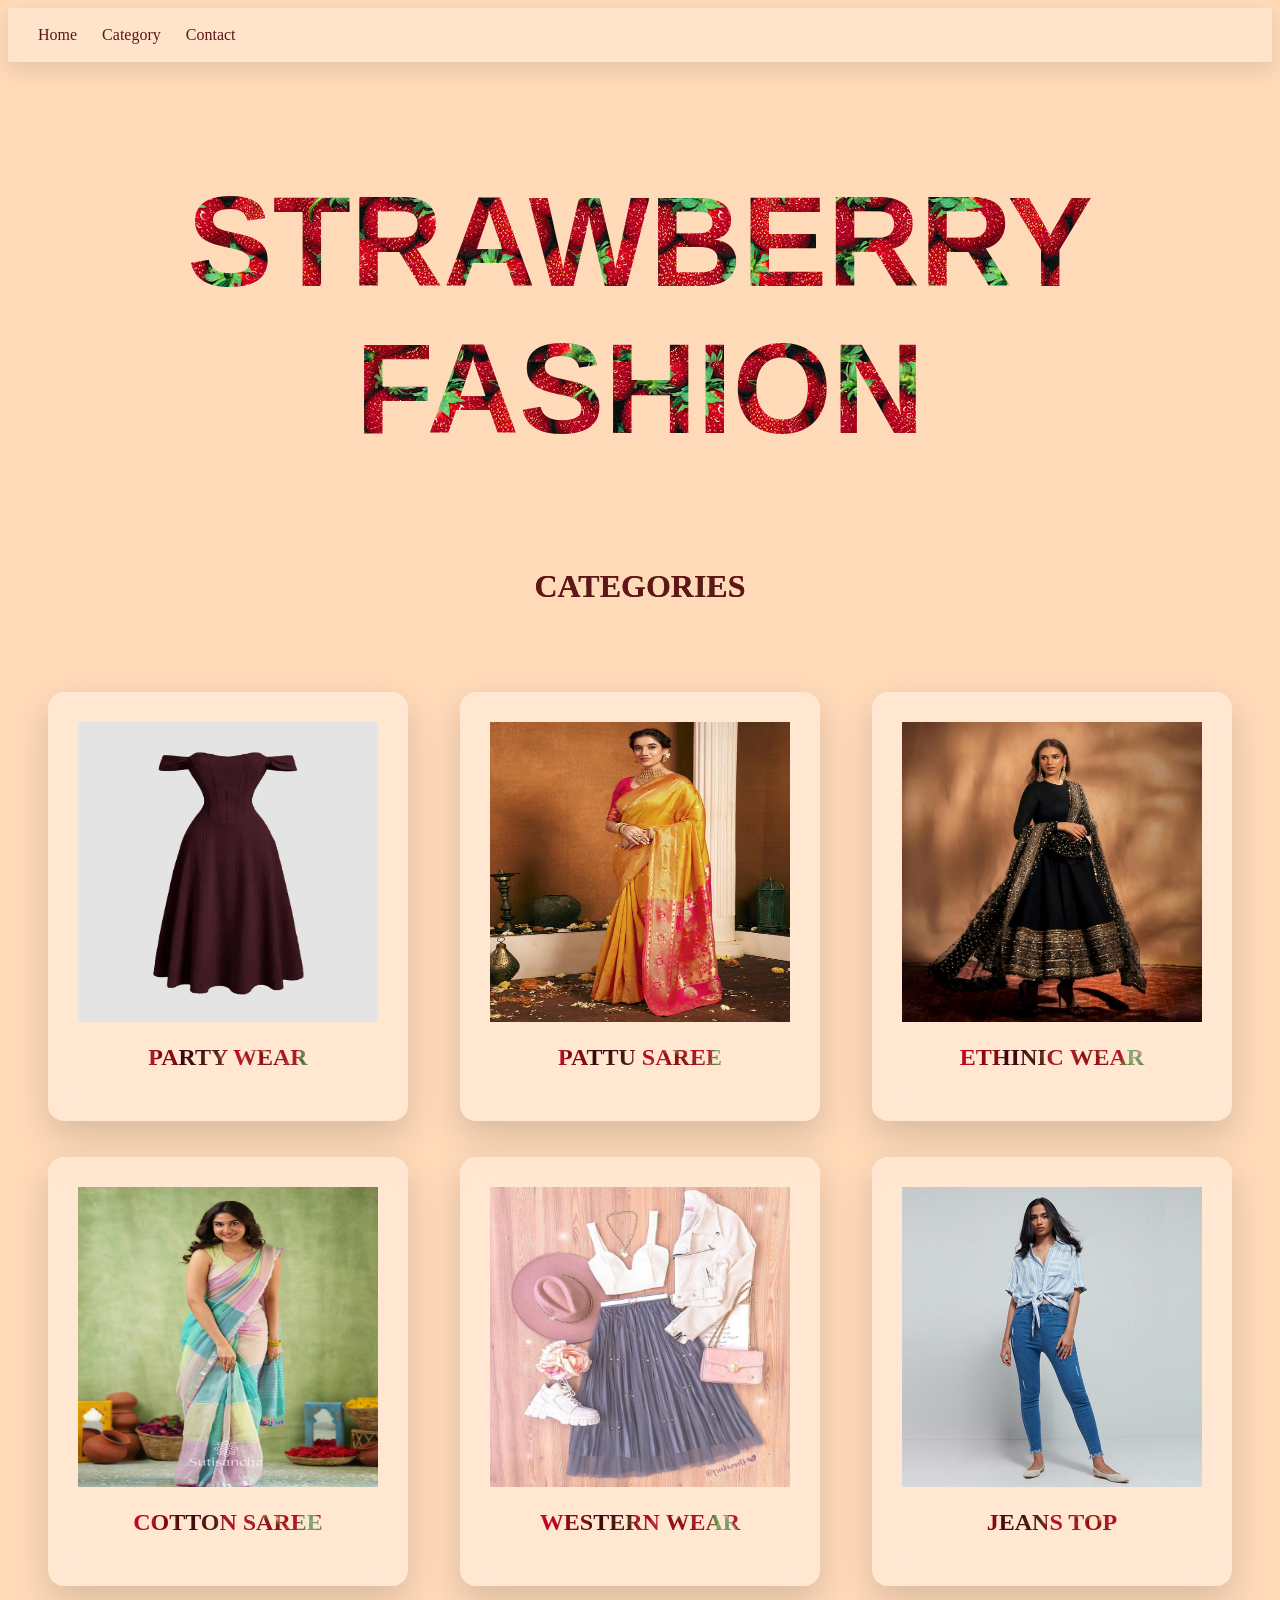
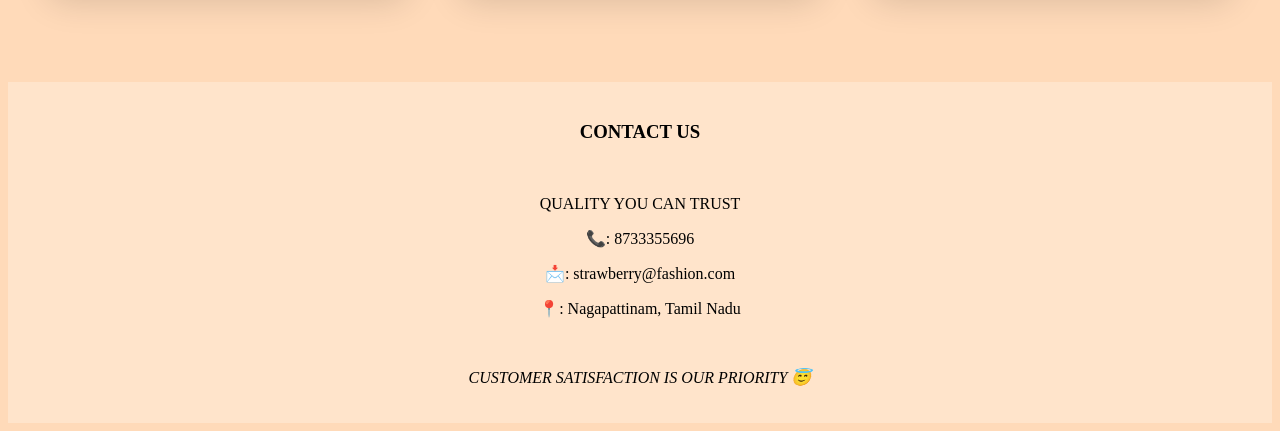
==== index.html @ 66cdf472 "Initial commit" ====
<!DOCTYPE html>
<html lang="en">
<head>
    <meta charset="UTF-8">
    <meta name="viewport" content="width=device-width, initial-scale=1.0">
    <title>CSS Media Queries & Hamburger</title>
    <style>
        body{
            background: peachpuff;
        }
        h1{
            text-align: center;
            color: transparent  ;
            font-size: 8rem;
            font-weight: 700;
            font-family: 'Gill Sans', 'Gill Sans MT', 'Calibri', 'Trebuchet MS', sans-serif;
            background-clip: text;
            background-image: url("./images/strawberry.jpg");
        }
        nav {
       display: flex;
       justify-content: space-between;
       align-items: center;
       padding: 18px 30px;
       background: rgba(255, 255, 255, 0.25);
       backdrop-filter: blur(12px);
       box-shadow: 0 8px 20px rgba(0, 0, 0, 0.1);
       /* position: fixed;  */
       }
        .menu {
      display: flex;
      gap: 25px;
    }

    .menu a {
      text-decoration: none;
      color: #5e1717;
      font-weight: 500;
    }

    .hamburger {
      display: none;
      font-size: 26px;
      cursor: pointer;
      /* padding-left: 60px; */
    }
    .container {
      display: flex;
      justify-content: space-between;
      padding: 60px 40px;
    }
    .glass-card {
      flex: 1;
      background: rgba(255, 255, 255, 0.35);
      backdrop-filter: blur(15px); 
      border-radius: 16px;
      padding: 30px;
      box-shadow: 0 15px 35px rgba(0, 0, 0, 0.15);
      transition: transform 0.3s ease;
    }

    .glass-card:hover {
      transform: translateY(-8px);
    }

    .glass-card h2 {
      margin-top: 0;
      color: #3a0ca3;
    }

    .glass-card p {
      color: #444;
      line-height: 1.6;
    }
    img{
      width: 300px;
      height: 300px;
    }
    .container h2{
      text-align: center;
      font-weight: 300px;
      color: transparent;
      background-clip: text;
      background-image: url("./images/text_image.jpg");
    }
    @media (max-width: 768px) {

      .container {
        flex-direction: column;
        padding: 30px 20px;
      }
      h1{
        font-size: 5rem;
      }

      .menu {
        display: none;
        flex-direction: column;
        background: rgba(255, 255, 255, 0.35);
        backdrop-filter: blur(15px);
        position: absolute;
        top: 70px;
        right: 0;
        width: 100%;
        padding: 20px;
        box-shadow: 0 15px 35px rgba(0, 0, 0, 0.15);
      }

      .hamburger {
        display: block;
      }

      #toggle:checked + .menu {
        display: flex;
        flex-direction: column;
        align-items: center;
      }
    }
    #contact{
      background: rgba(255, 255, 255, 0.25);
      padding: 20px;
      
    }
    .container1{
      text-align: center;
      /* display: flex;
      flex-direction: column;
      align-items: center; */
    }
    #category h1{
      text-align: center;
      font-family: 'Times New Roman', Times, serif;
      font-weight: 500px;
      font-size: 2rem;
      color: #5e1717;
    }
    </style>
</head>
<body>
  <header>
  <nav>
  <label for="toggle" class="hamburger">☰</label>
  <input type="checkbox" id="toggle" hidden>
  <div class="menu">
    <a href="#home">Home</a>
    <a href="#category">Category</a>
    <a href="#contact">Contact</a>
  </div>
  </nav>
  </header>

  <section id="home">
  <!-- <div class="container"> -->
      <div>
        <h1> STRAWBERRY FASHION </h1>
      </div>
  <!-- </div> -->
  </section>
  <section id="category">
    <h1>CATEGORIES</h1>
  <div class="container">
  <div class="row">
  <div class="col">
  <div class="glass-card">
    <img src="./images/party.webp" alt=""> <br> <br>
    <h2>PARTY WEAR</h2>
  </div>
  </div>
<br> <br>
<div class="col">
  <div class="glass-card">
    <img src="./images/cottonsaree.webp" alt=""> <br> <br>
    <h2>COTTON SAREE</h2>
  </div> 
  </div> <br> <br>
  </div> 
  <div class="row">
  <div class="col">
  <div class="glass-card">
    <img src="./images/pattu_saree.avif" alt=""> <br> <br>
    <h2>PATTU SAREE</h2>
  </div> </div><br> <br>
  <div class="col">
  <div class="glass-card">
    <img src="./images/western.jpg" alt=""> <br> <br>
    <h2>WESTERN WEAR</h2>
  </div>
  </div>
  </div>
  <div class="rows">
  <div class="glass-card">
    <img src="./images/ethinic.webp" alt=""> <br> <br>
    <h2>ETHINIC WEAR</h2>
  </div> <br> <br>
  <div class="glass-card">
    <img src="./images/jeans.webp" alt=""> <br> <br>
    <h2>JEANS TOP</h2>
  </div>
  </div>
  </div> 
  </section>
  <section id="contact">
    <div class="container1">
      <div class="c1">
      <h3>CONTACT US </h3> <br>
      <P>QUALITY YOU CAN TRUST</P>
      <p>📞: 8733355696</p>
      <p>📩: strawberry@fashion.com</p>
      <p>📍: Nagapattinam, Tamil Nadu</p> <br>
      <P><i>CUSTOMER SATISFACTION IS OUR PRIORITY 😇</i></P> 
      </div>
    </div>
  </section>
</body>
</html>
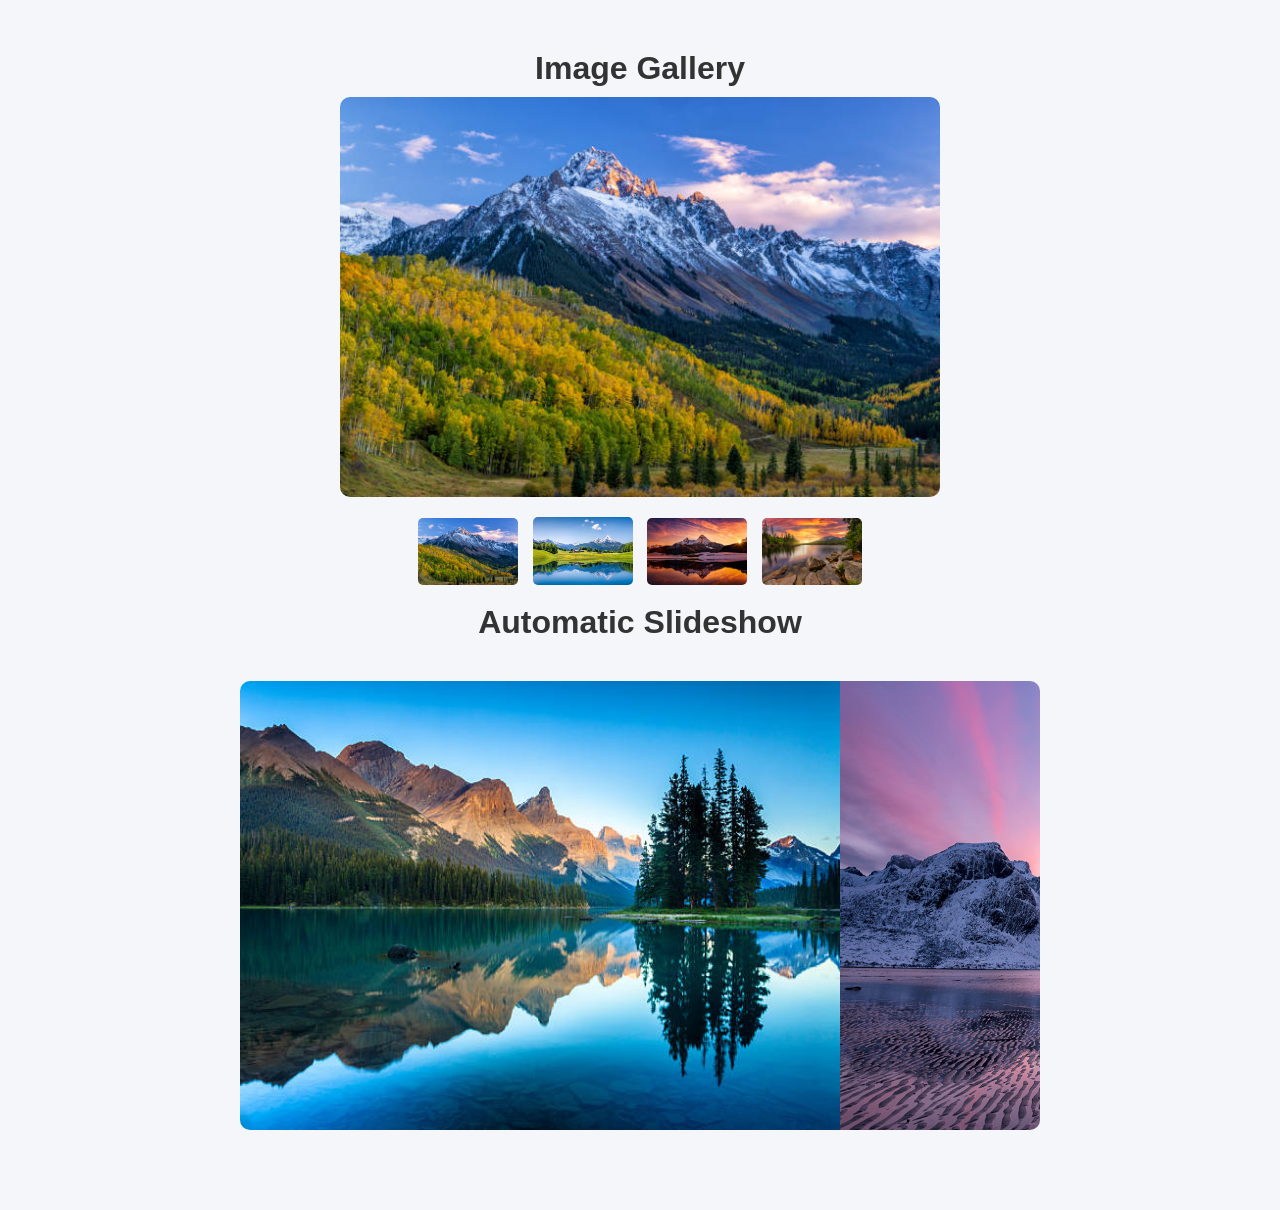
==== commit 8cb1abab: "Initial commit" ====
--- a/index.html
+++ b/index.html
@@ -2,214 +2,67 @@
 <html lang="en">
 <head>
     <meta charset="UTF-8">
-    <meta name="viewport" content="width=device-width, initial-scale=1.0">
-    <title>CSS Media Queries & Hamburger</title>
-    <style>
-        body{
-            background: peachpuff;
-        }
-        h1{
-            text-align: center;
-            color: transparent  ;
-            font-size: 8rem;
-            font-weight: 700;
-            font-family: 'Gill Sans', 'Gill Sans MT', 'Calibri', 'Trebuchet MS', sans-serif;
-            background-clip: text;
-            background-image: url("./images/strawberry.jpg");
-        }
-        nav {
-       display: flex;
-       justify-content: space-between;
-       align-items: center;
-       padding: 18px 30px;
-       background: rgba(255, 255, 255, 0.25);
-       backdrop-filter: blur(12px);
-       box-shadow: 0 8px 20px rgba(0, 0, 0, 0.1);
-       /* position: fixed;  */
-       }
-        .menu {
-      display: flex;
-      gap: 25px;
-    }
-
-    .menu a {
-      text-decoration: none;
-      color: #5e1717;
-      font-weight: 500;
-    }
-
-    .hamburger {
-      display: none;
-      font-size: 26px;
-      cursor: pointer;
-      /* padding-left: 60px; */
-    }
-    .container {
-      display: flex;
-      justify-content: space-between;
-      padding: 60px 40px;
-    }
-    .glass-card {
-      flex: 1;
-      background: rgba(255, 255, 255, 0.35);
-      backdrop-filter: blur(15px); 
-      border-radius: 16px;
-      padding: 30px;
-      box-shadow: 0 15px 35px rgba(0, 0, 0, 0.15);
-      transition: transform 0.3s ease;
-    }
-
-    .glass-card:hover {
-      transform: translateY(-8px);
-    }
-
-    .glass-card h2 {
-      margin-top: 0;
-      color: #3a0ca3;
-    }
-
-    .glass-card p {
-      color: #444;
-      line-height: 1.6;
-    }
-    img{
-      width: 300px;
-      height: 300px;
-    }
-    .container h2{
-      text-align: center;
-      font-weight: 300px;
-      color: transparent;
-      background-clip: text;
-      background-image: url("./images/text_image.jpg");
-    }
-    @media (max-width: 768px) {
-
-      .container {
-        flex-direction: column;
-        padding: 30px 20px;
-      }
-      h1{
-        font-size: 5rem;
-      }
-
-      .menu {
-        display: none;
-        flex-direction: column;
-        background: rgba(255, 255, 255, 0.35);
-        backdrop-filter: blur(15px);
-        position: absolute;
-        top: 70px;
-        right: 0;
-        width: 100%;
-        padding: 20px;
-        box-shadow: 0 15px 35px rgba(0, 0, 0, 0.15);
-      }
-
-      .hamburger {
-        display: block;
-      }
-
-      #toggle:checked + .menu {
-        display: flex;
-        flex-direction: column;
-        align-items: center;
-      }
-    }
-    #contact{
-      background: rgba(255, 255, 255, 0.25);
-      padding: 20px;
-      
-    }
-    .container1{
-      text-align: center;
-      /* display: flex;
-      flex-direction: column;
-      align-items: center; */
-    }
-    #category h1{
-      text-align: center;
-      font-family: 'Times New Roman', Times, serif;
-      font-weight: 500px;
-      font-size: 2rem;
-      color: #5e1717;
-    }
-    </style>
+    <title>Level 3 Task 1 - Image Manipulation</title>
+    <link rel="stylesheet" href="style.css">
 </head>
 <body>
-  <header>
-  <nav>
-  <label for="toggle" class="hamburger">☰</label>
-  <input type="checkbox" id="toggle" hidden>
-  <div class="menu">
-    <a href="#home">Home</a>
-    <a href="#category">Category</a>
-    <a href="#contact">Contact</a>
-  </div>
-  </nav>
-  </header>
 
-  <section id="home">
-  <!-- <div class="container"> -->
-      <div>
-        <h1> STRAWBERRY FASHION </h1>
-      </div>
-  <!-- </div> -->
-  </section>
-  <section id="category">
-    <h1>CATEGORIES</h1>
-  <div class="container">
-  <div class="row">
-  <div class="col">
-  <div class="glass-card">
-    <img src="./images/party.webp" alt=""> <br> <br>
-    <h2>PARTY WEAR</h2>
-  </div>
-  </div>
-<br> <br>
-<div class="col">
-  <div class="glass-card">
-    <img src="./images/cottonsaree.webp" alt=""> <br> <br>
-    <h2>COTTON SAREE</h2>
-  </div> 
-  </div> <br> <br>
-  </div> 
-  <div class="row">
-  <div class="col">
-  <div class="glass-card">
-    <img src="./images/pattu_saree.avif" alt=""> <br> <br>
-    <h2>PATTU SAREE</h2>
-  </div> </div><br> <br>
-  <div class="col">
-  <div class="glass-card">
-    <img src="./images/western.jpg" alt=""> <br> <br>
-    <h2>WESTERN WEAR</h2>
-  </div>
-  </div>
-  </div>
-  <div class="rows">
-  <div class="glass-card">
-    <img src="./images/ethinic.webp" alt=""> <br> <br>
-    <h2>ETHINIC WEAR</h2>
-  </div> <br> <br>
-  <div class="glass-card">
-    <img src="./images/jeans.webp" alt=""> <br> <br>
-    <h2>JEANS TOP</h2>
-  </div>
-  </div>
-  </div> 
-  </section>
-  <section id="contact">
-    <div class="container1">
-      <div class="c1">
-      <h3>CONTACT US </h3> <br>
-      <P>QUALITY YOU CAN TRUST</P>
-      <p>📞: 8733355696</p>
-      <p>📩: strawberry@fashion.com</p>
-      <p>📍: Nagapattinam, Tamil Nadu</p> <br>
-      <P><i>CUSTOMER SATISFACTION IS OUR PRIORITY 😇</i></P> 
-      </div>
+<h1><b>Image Gallery</b></h1>
+
+<!-- Image Gallery -->
+<div class="gallery">
+    <input type="radio" name="gallery" id="img1" checked>
+    <input type="radio" name="gallery" id="img2">
+    <input type="radio" name="gallery" id="img3">
+    <input type="radio" name="gallery" id="img8">
+
+
+    <div class="main-image">
+        <!-- <img src="https://picsum.photos/id/1015/800/400" class="image img1"> -->
+        <!-- <img src="https://picsum.photos/id/1016/800/400" class="image img2">
+        <img src="https://picsum.photos/id/1018/800/400" class="image img3"> -->
+        <img src="./images/img1.jpg" class="image img1">
+        <img src="./images/img2.jpg" class="image img2">
+        <img src="./images/img3.jpg" class="image img3">
+        <img src="./images/img8.jpg" class="image img8">
     </div>
-  </section>
+
+    <div class="thumbnails">
+        <label for="img1">
+            <!-- <img src="https://picsum.photos/id/1015/150/80"> -->
+             <img src="./images/img1.jpg" >
+        </label>
+        <label for="img2">
+            <!-- <img src="https://picsum.photos/id/1016/150/80"> -->
+             <img src="./images/img2.jpg" alt="">
+        </label>
+        <label for="img3">
+            <!-- <img src="https://picsum.photos/id/1018/150/80"> -->
+             <img src="./images/img3.jpg" alt="">
+        </label>
+         <label for="img8">
+            <!-- <img src="https://picsum.photos/id/1018/150/80"> -->
+             <img src="./images/img8.jpg" alt="">
+        </label>
+    </div>
+</div>
+
+<h1><b>Automatic Slideshow</b></h1>
+
+<div class="slideshow">
+    <div class="slides">
+        <!-- <img src="https://picsum.photos/id/1025/800/400">
+        <img src="https://picsum.photos/id/1035/800/400">
+        <img src="https://picsum.photos/id/1043/800/400">
+        <img src="https://picsum.photos/id/1025/800/400">
+        <img src="https://picsum.photos/id/1035/800/400">
+        <img src="https://picsum.photos/id/1043/800/400"> -->
+        <img src="./images/img4.jpg" alt="">
+        <img src="./images/img5.jpg" alt="">
+        <img src="./images/img6.jpg" alt="">
+        <img src="./images/img7.jpg" alt="">
+    </div>
+</div>
+
 </body>
-</html>+</html>
--- a/style.css
+++ b/style.css
@@ -0,0 +1,95 @@
+* {
+    margin: 0;
+    padding: 0;
+    box-sizing: border-box;
+    font-family: Arial, sans-serif;
+}
+
+body {
+    background: #f4f6f9;
+    text-align: center;
+    padding: 40px 20px;
+}
+
+h1 {
+    margin: 10px 0;
+    color: #333;
+}
+
+/* ===== Gallery ===== */
+
+.gallery input {
+    display: none;
+}
+
+.main-image {
+    position: relative;
+    width: 80%;
+    max-width: 800px;
+    margin: auto;
+}
+
+.image {
+    margin-left: 100px;
+    display: none;
+    width: 600px;
+    border-radius: 10px;
+}
+
+#img1:checked ~ .main-image .img1,
+#img2:checked ~ .main-image .img2,
+#img3:checked ~ .main-image .img3,
+#img8:checked ~ .main-image .img8 {
+    display: block;
+}
+
+.thumbnails {
+    margin-top: 15px;
+}
+
+.thumbnails img {
+    width: 100px;
+    margin: 5px;
+    cursor: pointer;
+    border-radius: 5px;
+    transition: transform 0.3s;
+}
+
+.thumbnails img:hover {
+    transform: scale(1.1);
+}
+
+/* ===== Slideshow ===== */
+
+.slideshow {
+    width: 80%;
+    max-width: 800px;
+    margin: 40px auto;
+    overflow: hidden;
+    border-radius: 10px;
+}
+
+.slides {
+    display: flex;
+    width: 300%;
+    animation: slide 10s infinite;
+}
+
+.slides img {
+    width: 600px;
+}
+
+@keyframes slide {
+    0% { transform: translateX(0); }
+    33% { transform: translateX(-100%); }
+    66% { transform: translateX(-200%); }
+    100% { transform: translateX(0); }
+}
+
+/* ===== Responsive ===== */
+
+@media (max-width: 768px) {
+    .thumbnails img {
+        width: 70px;
+    }
+}
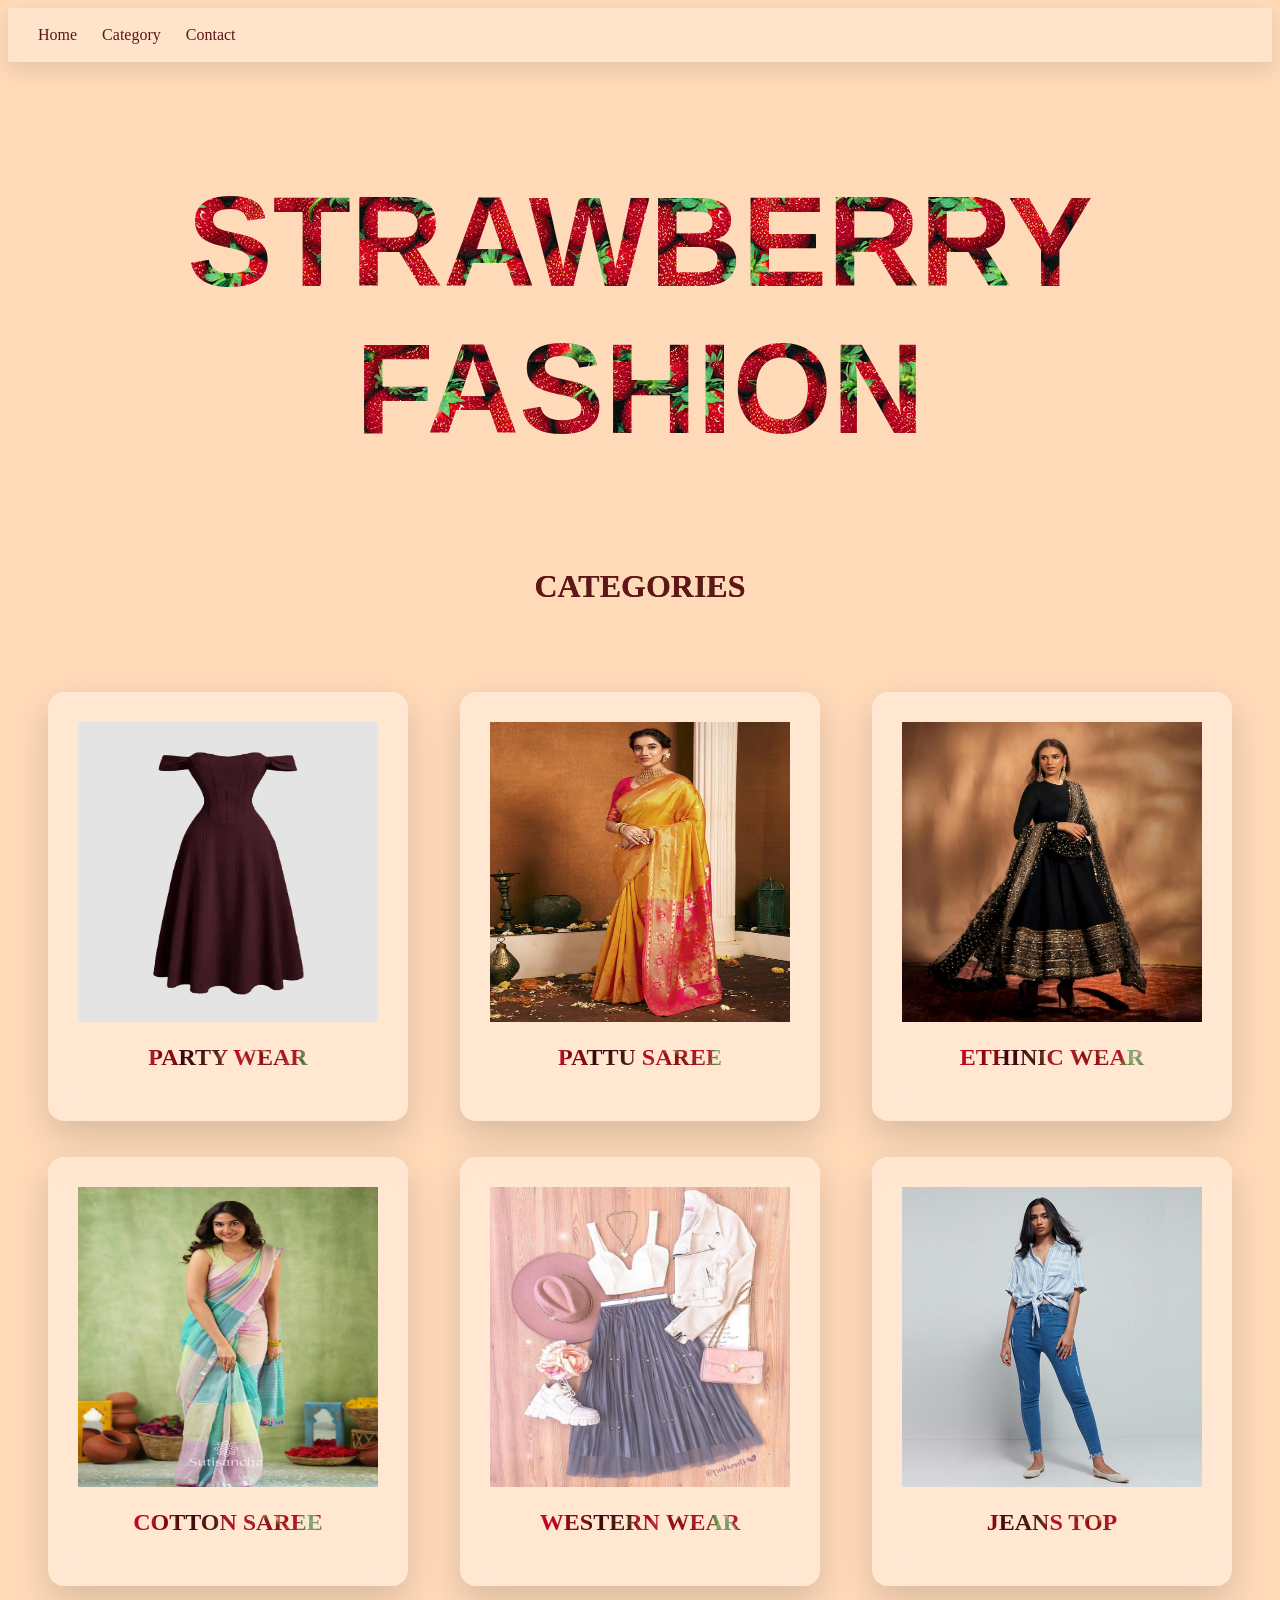
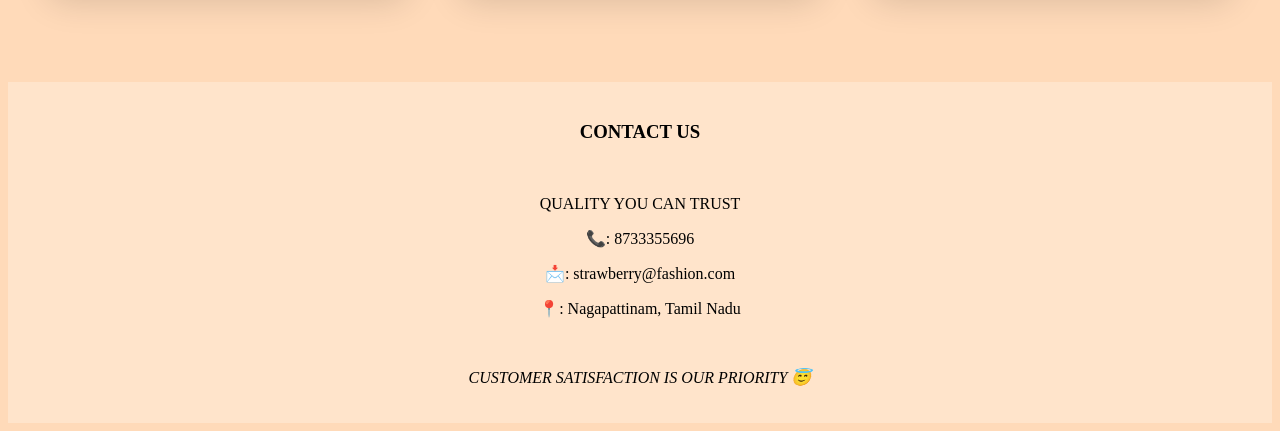
==== commit ada887a4: "Initial commit" ====
--- a/index.html
+++ b/index.html
@@ -2,67 +2,214 @@
 <html lang="en">
 <head>
     <meta charset="UTF-8">
-    <title>Level 3 Task 1 - Image Manipulation</title>
-    <link rel="stylesheet" href="style.css">
+    <meta name="viewport" content="width=device-width, initial-scale=1.0">
+    <title>CSS Media Queries & Hamburger</title>
+    <style>
+        body{
+            background: peachpuff;
+        }
+        h1{
+            text-align: center;
+            color: transparent  ;
+            font-size: 8rem;
+            font-weight: 700;
+            font-family: 'Gill Sans', 'Gill Sans MT', 'Calibri', 'Trebuchet MS', sans-serif;
+            background-clip: text;
+            background-image: url("./images/strawberry.jpg");
+        }
+        nav {
+       display: flex;
+       justify-content: space-between;
+       align-items: center;
+       padding: 18px 30px;
+       background: rgba(255, 255, 255, 0.25);
+       backdrop-filter: blur(12px);
+       box-shadow: 0 8px 20px rgba(0, 0, 0, 0.1);
+       /* position: fixed;  */
+       }
+        .menu {
+      display: flex;
+      gap: 25px;
+    }
+
+    .menu a {
+      text-decoration: none;
+      color: #5e1717;
+      font-weight: 500;
+    }
+
+    .hamburger {
+      display: none;
+      font-size: 26px;
+      cursor: pointer;
+      /* padding-left: 60px; */
+    }
+    .container {
+      display: flex;
+      justify-content: space-between;
+      padding: 60px 40px;
+    }
+    .glass-card {
+      flex: 1;
+      background: rgba(255, 255, 255, 0.35);
+      backdrop-filter: blur(15px); 
+      border-radius: 16px;
+      padding: 30px;
+      box-shadow: 0 15px 35px rgba(0, 0, 0, 0.15);
+      transition: transform 0.3s ease;
+    }
+
+    .glass-card:hover {
+      transform: translateY(-8px);
+    }
+
+    .glass-card h2 {
+      margin-top: 0;
+      color: #3a0ca3;
+    }
+
+    .glass-card p {
+      color: #444;
+      line-height: 1.6;
+    }
+    img{
+      width: 300px;
+      height: 300px;
+    }
+    .container h2{
+      text-align: center;
+      font-weight: 300px;
+      color: transparent;
+      background-clip: text;
+      background-image: url("./images/text_image.jpg");
+    }
+    @media (max-width: 768px) {
+
+      .container {
+        flex-direction: column;
+        padding: 30px 20px;
+      }
+      h1{
+        font-size: 5rem;
+      }
+
+      .menu {
+        display: none;
+        flex-direction: column;
+        background: rgba(255, 255, 255, 0.35);
+        backdrop-filter: blur(15px);
+        position: absolute;
+        top: 70px;
+        right: 0;
+        width: 100%;
+        padding: 20px;
+        box-shadow: 0 15px 35px rgba(0, 0, 0, 0.15);
+      }
+
+      .hamburger {
+        display: block;
+      }
+
+      #toggle:checked + .menu {
+        display: flex;
+        flex-direction: column;
+        align-items: center;
+      }
+    }
+    #contact{
+      background: rgba(255, 255, 255, 0.25);
+      padding: 20px;
+      
+    }
+    .container1{
+      text-align: center;
+      /* display: flex;
+      flex-direction: column;
+      align-items: center; */
+    }
+    #category h1{
+      text-align: center;
+      font-family: 'Times New Roman', Times, serif;
+      font-weight: 500px;
+      font-size: 2rem;
+      color: #5e1717;
+    }
+    </style>
 </head>
 <body>
-
-<h1><b>Image Gallery</b></h1>
-
-<!-- Image Gallery -->
-<div class="gallery">
-    <input type="radio" name="gallery" id="img1" checked>
-    <input type="radio" name="gallery" id="img2">
-    <input type="radio" name="gallery" id="img3">
-    <input type="radio" name="gallery" id="img8">
-
-
-    <div class="main-image">
-        <!-- <img src="https://picsum.photos/id/1015/800/400" class="image img1"> -->
-        <!-- <img src="https://picsum.photos/id/1016/800/400" class="image img2">
-        <img src="https://picsum.photos/id/1018/800/400" class="image img3"> -->
-        <img src="./images/img1.jpg" class="image img1">
-        <img src="./images/img2.jpg" class="image img2">
-        <img src="./images/img3.jpg" class="image img3">
-        <img src="./images/img8.jpg" class="image img8">
+  <header>
+  <nav>
+  <label for="toggle" class="hamburger">☰</label>
+  <input type="checkbox" id="toggle" hidden>
+  <div class="menu">
+    <a href="#home">Home</a>
+    <a href="#category">Category</a>
+    <a href="#contact">Contact</a>
+  </div>
+  </nav>
+  </header>
+
+  <section id="home">
+  <!-- <div class="container"> -->
+      <div>
+        <h1> STRAWBERRY FASHION </h1>
+      </div>
+  <!-- </div> -->
+  </section>
+  <section id="category">
+    <h1>CATEGORIES</h1>
+  <div class="container">
+  <div class="row">
+  <div class="col">
+  <div class="glass-card">
+    <img src="./images/party.webp" alt=""> <br> <br>
+    <h2>PARTY WEAR</h2>
+  </div>
+  </div>
+<br> <br>
+<div class="col">
+  <div class="glass-card">
+    <img src="./images/cottonsaree.webp" alt=""> <br> <br>
+    <h2>COTTON SAREE</h2>
+  </div> 
+  </div> <br> <br>
+  </div> 
+  <div class="row">
+  <div class="col">
+  <div class="glass-card">
+    <img src="./images/pattu_saree.avif" alt=""> <br> <br>
+    <h2>PATTU SAREE</h2>
+  </div> </div><br> <br>
+  <div class="col">
+  <div class="glass-card">
+    <img src="./images/western.jpg" alt=""> <br> <br>
+    <h2>WESTERN WEAR</h2>
+  </div>
+  </div>
+  </div>
+  <div class="rows">
+  <div class="glass-card">
+    <img src="./images/ethinic.webp" alt=""> <br> <br>
+    <h2>ETHINIC WEAR</h2>
+  </div> <br> <br>
+  <div class="glass-card">
+    <img src="./images/jeans.webp" alt=""> <br> <br>
+    <h2>JEANS TOP</h2>
+  </div>
+  </div>
+  </div> 
+  </section>
+  <section id="contact">
+    <div class="container1">
+      <div class="c1">
+      <h3>CONTACT US </h3> <br>
+      <P>QUALITY YOU CAN TRUST</P>
+      <p>📞: 8733355696</p>
+      <p>📩: strawberry@fashion.com</p>
+      <p>📍: Nagapattinam, Tamil Nadu</p> <br>
+      <P><i>CUSTOMER SATISFACTION IS OUR PRIORITY 😇</i></P> 
+      </div>
     </div>
-
-    <div class="thumbnails">
-        <label for="img1">
-            <!-- <img src="https://picsum.photos/id/1015/150/80"> -->
-             <img src="./images/img1.jpg" >
-        </label>
-        <label for="img2">
-            <!-- <img src="https://picsum.photos/id/1016/150/80"> -->
-             <img src="./images/img2.jpg" alt="">
-        </label>
-        <label for="img3">
-            <!-- <img src="https://picsum.photos/id/1018/150/80"> -->
-             <img src="./images/img3.jpg" alt="">
-        </label>
-         <label for="img8">
-            <!-- <img src="https://picsum.photos/id/1018/150/80"> -->
-             <img src="./images/img8.jpg" alt="">
-        </label>
-    </div>
-</div>
-
-<h1><b>Automatic Slideshow</b></h1>
-
-<div class="slideshow">
-    <div class="slides">
-        <!-- <img src="https://picsum.photos/id/1025/800/400">
-        <img src="https://picsum.photos/id/1035/800/400">
-        <img src="https://picsum.photos/id/1043/800/400">
-        <img src="https://picsum.photos/id/1025/800/400">
-        <img src="https://picsum.photos/id/1035/800/400">
-        <img src="https://picsum.photos/id/1043/800/400"> -->
-        <img src="./images/img4.jpg" alt="">
-        <img src="./images/img5.jpg" alt="">
-        <img src="./images/img6.jpg" alt="">
-        <img src="./images/img7.jpg" alt="">
-    </div>
-</div>
-
+  </section>
 </body>
-</html>
+</html>
